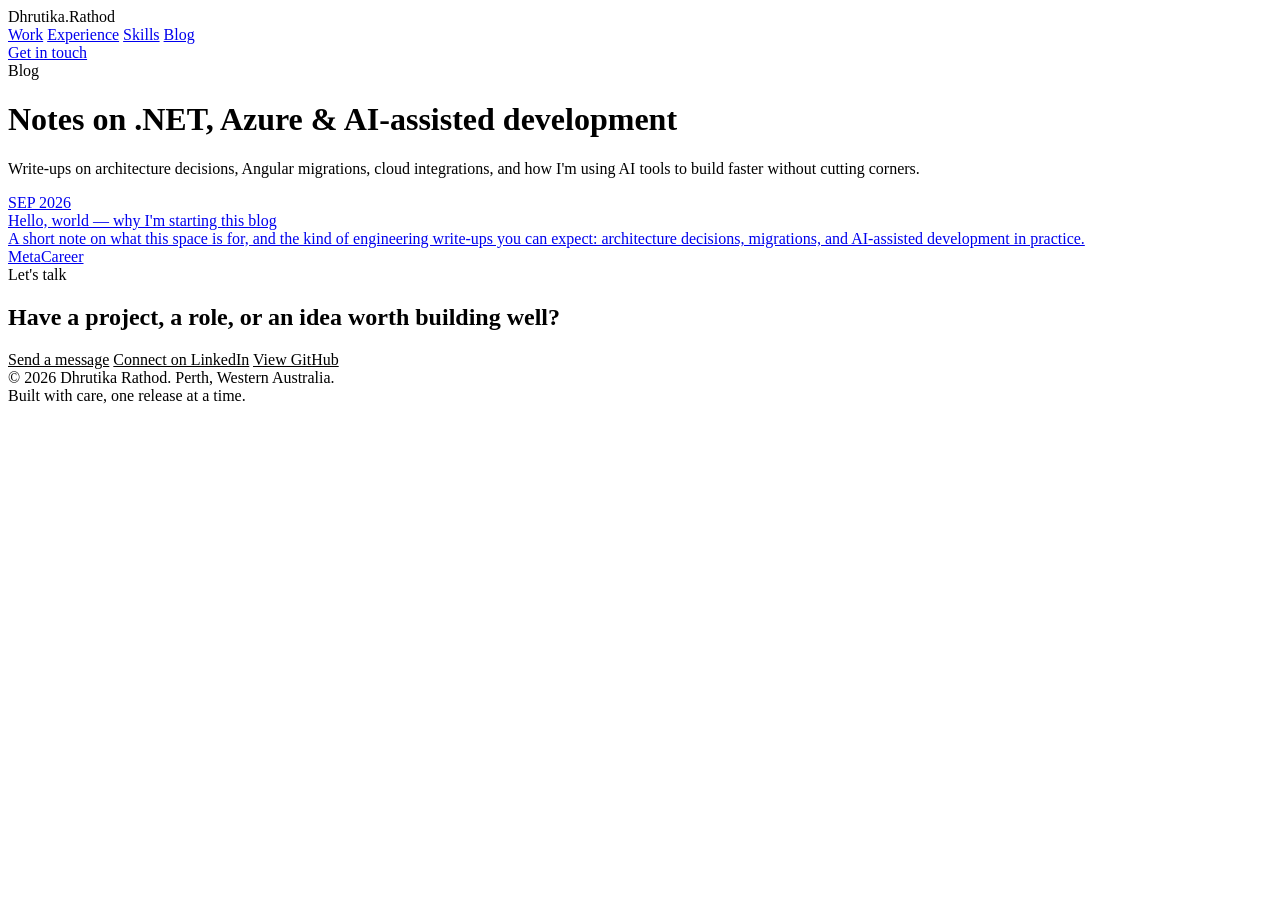
==== blog.html @ 390bcc94 "Added portfolio" ====
<!DOCTYPE html>
<html lang="en">
<head>
<meta charset="UTF-8">
<meta name="viewport" content="width=device-width, initial-scale=1.0">
<title>Blog — Dhrutika Rathod</title>
<meta name="description" content="Notes on .NET, Azure, Angular and AI-assisted development from Dhrutika Rathod.">
<link rel="preconnect" href="https://fonts.googleapis.com">
<link rel="preconnect" href="https://fonts.gstatic.com" crossorigin>
<link href="https://fonts.googleapis.com/css2?family=Fraunces:opsz,wght@9..144,400;9..144,500;9..144,600;9..144,680&family=IBM+Plex+Mono:wght@400;500&family=Inter:wght@400;500;600;700&display=swap" rel="stylesheet">
<link rel="stylesheet" href="assets/style.css">
</head>
<body>

<nav>
  <div class="wrap">
    <div class="brand"><a href="index.html" style="text-decoration:none; color:inherit;">Dhrutika<span>.</span>Rathod</a></div>
    <div class="navlinks">
      <a href="index.html#work">Work</a>
      <a href="index.html#experience">Experience</a>
      <a href="index.html#skills">Skills</a>
      <a href="blog.html">Blog</a>
    </div>
    <a class="nav-cta" href="contact.html">Get in touch</a>
  </div>
</nav>

<header class="blog-hero">
  <div class="wrap">
    <div class="hero-eyebrow"><span class="dot"></span>Blog</div>
    <h1>Notes on .NET, Azure &amp; AI-assisted development</h1>
    <p>Write-ups on architecture decisions, Angular migrations, cloud integrations, and how I'm using AI tools to build faster without cutting corners.</p>
  </div>
</header>

<section>
  <div class="wrap-narrow">
    <div class="post-list">

      <a class="post-card" href="blog/hello-world.html">
        <div class="post-date mono">SEP 2026</div>
        <div>
          <div class="post-title">Hello, world — why I'm starting this blog</div>
          <div class="post-excerpt">A short note on what this space is for, and the kind of engineering write-ups you can expect: architecture decisions, migrations, and AI-assisted development in practice.</div>
          <div class="post-tags">
            <span class="tag">Meta</span><span class="tag">Career</span>
          </div>
        </div>
      </a>

      <!--
        To add a new post:
        1. Copy blog/hello-world.html to blog/your-post-slug.html and edit its content.
        2. Copy the <a class="post-card"> block above, update the href, date, title, excerpt and tags.
        3. Paste it here, above the oldest post, so newest posts stay on top.
      -->

    </div>
  </div>
</section>

<footer id="contact">
  <div class="wrap">
    <div class="contact-cta">
      <div class="sec-eyebrow mono">Let's talk</div>
      <h2>Have a project, a role, or an idea worth building well?</h2>
      <div class="contact-links">
        <a class="btn btn-primary" style="background:var(--ink); color:var(--paper);" href="contact.html">Send a message</a>
        <a class="btn btn-ghost" style="border-color:var(--line); color:var(--ink);" href="https://www.linkedin.com/in/dhrutikarathod" target="_blank" rel="noopener">Connect on LinkedIn</a>
        <a class="btn btn-ghost" style="border-color:var(--line); color:var(--ink);" href="https://github.com/Dhrutika" target="_blank" rel="noopener">View GitHub</a>
      </div>
    </div>
    <div class="foot-bottom">
      <div>© <span id="year"></span> Dhrutika Rathod. Perth, Western Australia.</div>
      <div>Built with care, one release at a time.</div>
    </div>
  </div>
</footer>

<script>
  document.getElementById('year').textContent = new Date().getFullYear();
</script>

</body>
</html>
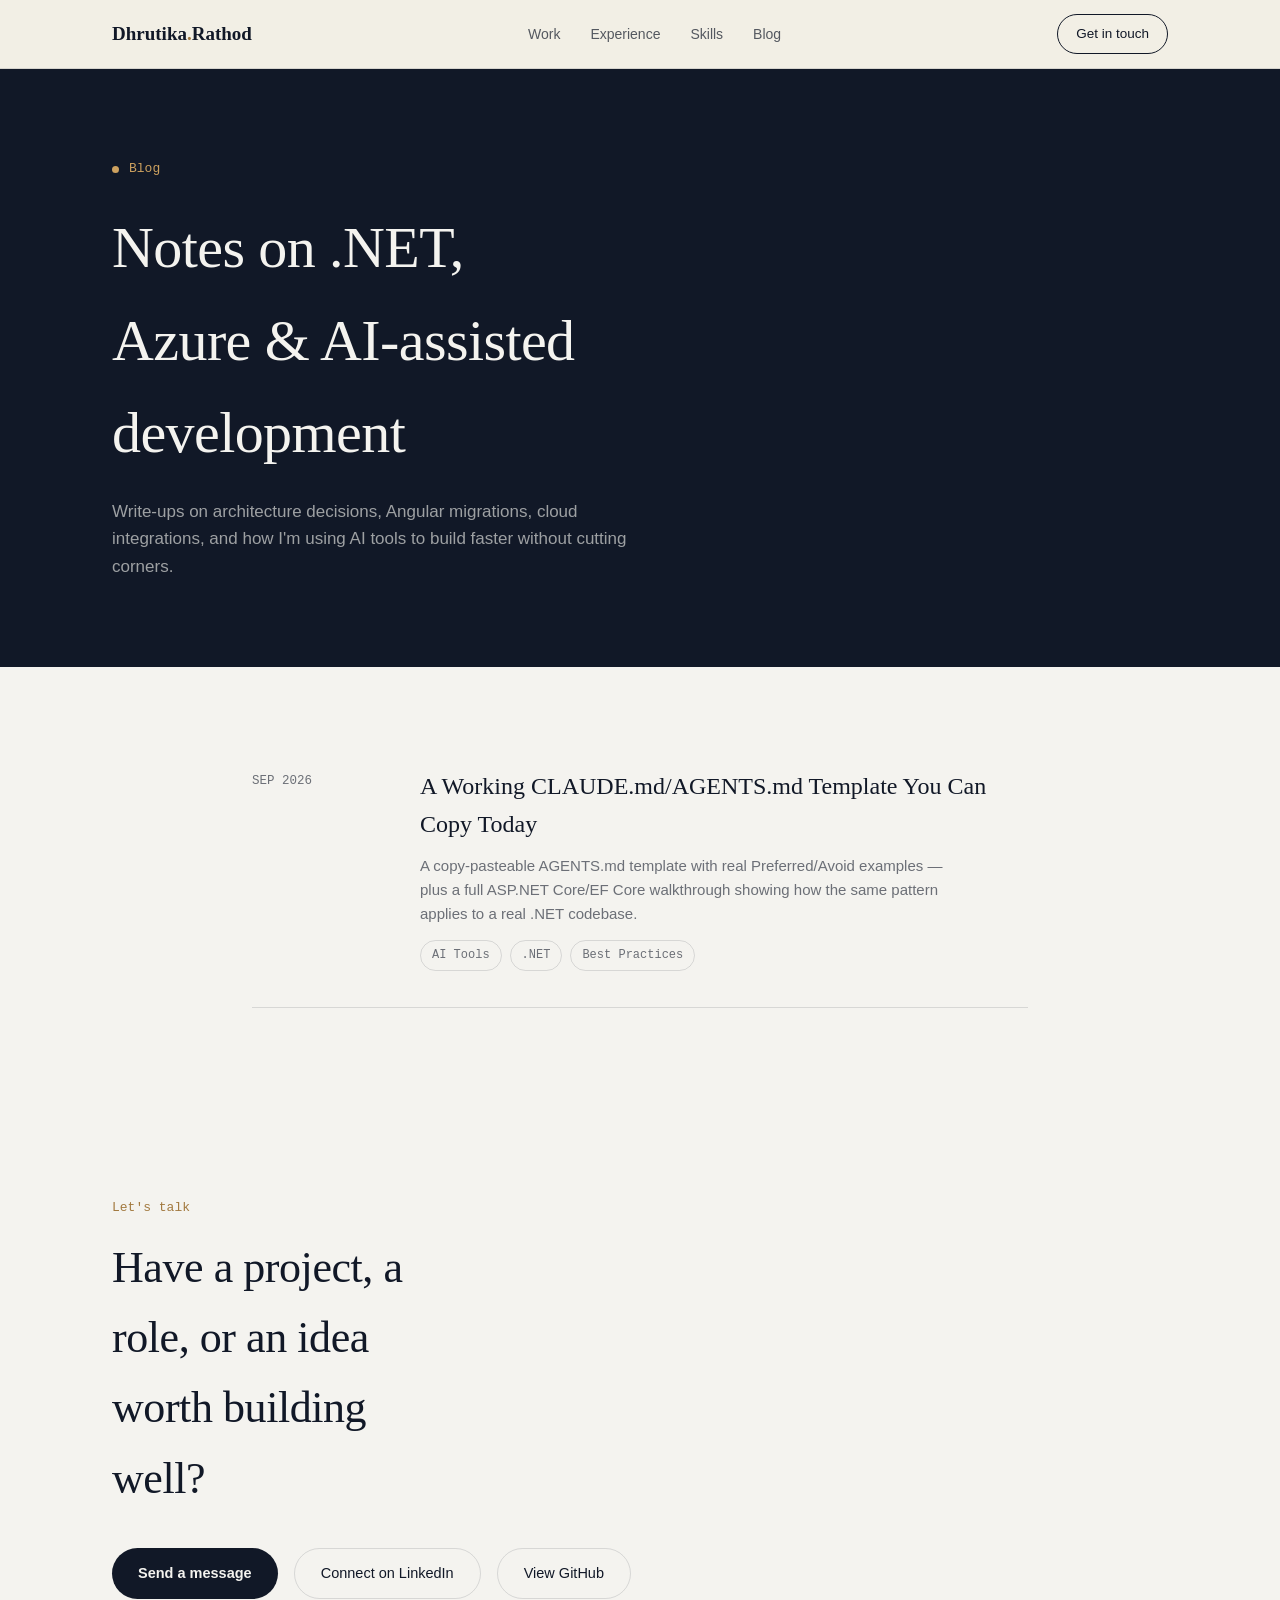
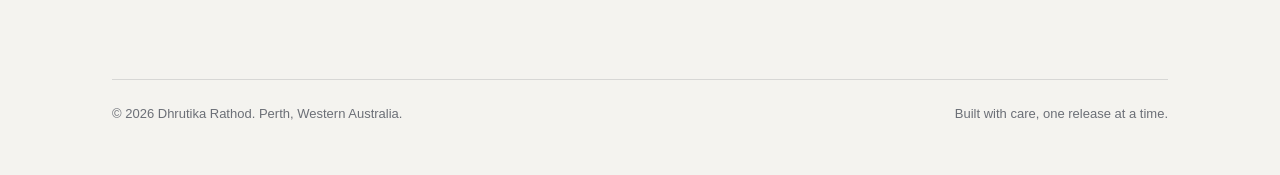
==== commit 610f1a87: "Update blog post link and content" ====
--- a/blog.html
+++ b/blog.html
@@ -37,13 +37,13 @@
   <div class="wrap-narrow">
     <div class="post-list">
 
-      <a class="post-card" href="blog/hello-world.html">
+      <a class="post-card" href="blog/agents-md-template.html">
         <div class="post-date mono">SEP 2026</div>
         <div>
-          <div class="post-title">Hello, world — why I'm starting this blog</div>
-          <div class="post-excerpt">A short note on what this space is for, and the kind of engineering write-ups you can expect: architecture decisions, migrations, and AI-assisted development in practice.</div>
+          <div class="post-title">A Working CLAUDE.md/AGENTS.md Template You Can Copy Today</div>
+          <div class="post-excerpt">A copy-pasteable AGENTS.md template with real Preferred/Avoid examples — plus a full ASP.NET Core/EF Core walkthrough showing how the same pattern applies to a real .NET codebase.</div>
           <div class="post-tags">
-            <span class="tag">Meta</span><span class="tag">Career</span>
+            <span class="tag">AI Tools</span><span class="tag">.NET</span><span class="tag">Best Practices</span>
           </div>
         </div>
       </a>
--- a/assets/style.css
+++ b/assets/style.css
@@ -0,0 +1,314 @@
+  :root{
+    --ink:#111827;
+    --ink-soft:#1a2338;
+    --paper:#f4f3ef;
+    --paper-alt:#e9e6dd;
+    --card:#fbfaf7;
+    --line: rgba(17,24,39,0.13);
+    --line-dark: rgba(244,243,239,0.16);
+    --teal:#a2793f;
+    --teal-bright:#cda15f;
+    --rust:#8c5a2b;
+    --gold:#cda15f;
+    --text-dim: rgba(17,24,39,0.6);
+    --text-dim-dark: rgba(244,243,239,0.62);
+  }
+  *{box-sizing:border-box;}
+  html{scroll-behavior:smooth;}
+  body{
+    margin:0;
+    background:var(--paper);
+    color:var(--ink);
+    font-family:'Inter', -apple-system, sans-serif;
+    font-size:16px;
+    line-height:1.6;
+  }
+  ::selection{ background:var(--teal); color:#fff; }
+  a{ color:inherit; }
+  img,svg{ display:block; max-width:100%; }
+
+  .wrap{ max-width:1120px; margin:0 auto; padding:0 32px; }
+  .wrap-narrow{ max-width:840px; margin:0 auto; padding:0 32px; }
+
+  h1,h2,h3{ font-family:'Fraunces', serif; font-weight:500; margin:0; letter-spacing:-0.01em; }
+  .mono{ font-family:'IBM Plex Mono', monospace; }
+
+  /* ---------- NAV ---------- */
+  nav{
+    position:sticky; top:0; z-index:50;
+    background:rgba(242,239,228,0.9);
+    backdrop-filter: blur(8px);
+    border-bottom:1px solid var(--line);
+  }
+  nav .wrap{ display:flex; align-items:center; justify-content:space-between; height:68px; }
+  .brand{ font-family:'Fraunces', serif; font-size:19px; font-weight:600; }
+  .brand span{ color:var(--teal); }
+  .navlinks{ display:flex; gap:30px; font-size:14px; }
+  .navlinks a{ text-decoration:none; color:var(--ink); opacity:0.7; transition:opacity .15s; }
+  .navlinks a:hover{ opacity:1; }
+  .nav-cta{
+    border:1px solid var(--ink); border-radius:999px;
+    padding:8px 18px; font-size:13.5px; text-decoration:none;
+    transition: background .15s, color .15s;
+  }
+  .nav-cta:hover{ background:var(--ink); color:var(--paper); }
+  a:focus-visible, button:focus-visible{ outline:2px solid var(--teal); outline-offset:3px; }
+
+  /* ---------- HERO ---------- */
+  header.hero{
+    position:relative;
+    background:var(--ink);
+    color:var(--paper);
+    padding:120px 0 100px;
+    overflow:hidden;
+  }
+  .hero-lines{ position:absolute; inset:0; opacity:0.5; pointer-events:none; }
+  .hero-inner{ position:relative; z-index:2; }
+  .hero-eyebrow{
+    font-family:'IBM Plex Mono', monospace;
+    font-size:13px;
+    color:var(--teal-bright);
+    margin-bottom:22px;
+    display:flex; align-items:center; gap:10px;
+  }
+  .hero-eyebrow .dot{ width:7px; height:7px; border-radius:50%; background:var(--gold); display:inline-block; }
+  .hero h1{
+    font-size:clamp(46px, 6.8vw, 84px);
+    line-height:1.02;
+    color:var(--paper);
+    max-width:15ch;
+  }
+  .hero h1 em{ font-style:italic; color:var(--teal-bright); }
+  .hero-role{
+    margin-top:26px;
+    font-size:20px;
+    color:var(--text-dim-dark);
+    max-width:52ch;
+  }
+  .hero-links{ margin-top:38px; display:flex; gap:14px; flex-wrap:wrap; }
+  .btn{
+    font-size:14.5px; text-decoration:none; padding:13px 26px; border-radius:999px;
+    display:inline-flex; align-items:center; gap:8px;
+    transition: transform .15s, background .15s;
+  }
+  .btn-primary{ background:var(--teal-bright); color:var(--ink); font-weight:600; }
+  .btn-primary:hover{ transform:translateY(-2px); }
+  .btn-ghost{ border:1px solid var(--line-dark); color:var(--paper); }
+  .btn-ghost:hover{ border-color:var(--teal-bright); }
+
+  .hero-stats{
+    margin-top:72px;
+    display:grid; grid-template-columns:repeat(4,1fr);
+    border-top:1px solid var(--line-dark);
+    padding-top:28px;
+  }
+  .hstat b{ font-family:'Fraunces', serif; font-size:30px; font-weight:500; display:block; color:var(--paper); }
+  .hstat span{ font-size:13px; color:var(--text-dim-dark); }
+
+  /* ---------- SECTION shared ---------- */
+  section{ padding:100px 0; }
+  .sec-head{ margin-bottom:52px; }
+  .sec-eyebrow{ font-family:'IBM Plex Mono', monospace; font-size:13px; color:var(--teal); margin-bottom:14px; }
+  .sec-head h2{ font-size:38px; max-width:18ch; }
+  .sec-sub{ margin-top:14px; font-size:16px; color:var(--text-dim); max-width:56ch; }
+
+  .band-alt{ background:var(--paper-alt); }
+
+  /* ---------- SUMMARY ---------- */
+  .summary-grid{ display:grid; grid-template-columns: 1fr 1.4fr; gap:60px; }
+  .summary-grid p{ font-size:18px; }
+  .summary-grid p + p{ margin-top:16px; }
+  .pull{
+    font-family:'Fraunces', serif; font-size:24px; line-height:1.3;
+    border-left:2px solid var(--teal); padding-left:24px;
+  }
+
+  /* ---------- FEATURED PROJECTS ---------- */
+  .proj-cards{ display:flex; flex-direction:column; gap:2px; }
+  .proj-card{
+    background:var(--card);
+    border:1px solid var(--line);
+    padding:44px;
+    display:grid; grid-template-columns: 90px 1fr 220px;
+    gap:36px;
+    transition: border-color .15s;
+  }
+  .proj-card:hover{ border-color:var(--teal); }
+  .proj-card + .proj-card{ margin-top:20px; }
+  .proj-index{ font-family:'IBM Plex Mono', monospace; font-size:14px; color:var(--teal); }
+  .proj-title{ font-size:24px; margin-bottom:6px; }
+  .proj-org{ font-size:14px; color:var(--text-dim); margin-bottom:16px; font-family:'IBM Plex Mono', monospace; }
+  .proj-desc{ font-size:15px; color:var(--ink); max-width:62ch; }
+  .proj-tags{ margin-top:18px; display:flex; flex-wrap:wrap; gap:8px; }
+  .tag{ font-size:12px; font-family:'IBM Plex Mono', monospace; padding:5px 11px; border:1px solid var(--line); border-radius:999px; color:var(--text-dim); }
+  .proj-metrics{ display:flex; flex-direction:column; gap:16px; justify-content:center; border-left:1px solid var(--line); padding-left:32px; }
+  .metric b{ display:block; font-family:'Fraunces', serif; font-size:26px; color:var(--teal); }
+  .metric span{ font-size:12.5px; color:var(--text-dim); }
+
+  @media (max-width:840px){
+    .proj-card{ grid-template-columns:1fr; }
+    .proj-metrics{ border-left:none; padding-left:0; border-top:1px solid var(--line); padding-top:20px; flex-direction:row; gap:32px; }
+  }
+
+  /* ---------- PROJECT TILES ---------- */
+  .tiles-grid{ display:grid; grid-template-columns:repeat(3,1fr); gap:1px; background:var(--line); border:1px solid var(--line); }
+  .tile{
+    background:var(--card);
+    padding:30px 28px;
+    display:flex; flex-direction:column; gap:18px;
+    min-height:168px;
+    transition: background .15s;
+  }
+  .tile:hover{ background:var(--paper); }
+  .tile-top{ display:flex; justify-content:space-between; align-items:flex-start; gap:12px; }
+  .tile-index{ font-family:'IBM Plex Mono', monospace; font-size:12px; color:var(--teal); }
+  .tile-date{ font-family:'IBM Plex Mono', monospace; font-size:11px; color:var(--text-dim); text-align:right; white-space:nowrap; }
+  .tile-name{ font-family:'Fraunces', serif; font-size:18px; line-height:1.25; margin-top:auto; }
+
+  @media (max-width:840px){ .tiles-grid{ grid-template-columns:1fr 1fr; } }
+  @media (max-width:560px){ .tiles-grid{ grid-template-columns:1fr; } }
+
+  /* ---------- NUMBERS ---------- */
+  .numbers-band{ background:var(--ink); color:var(--paper); }
+  .numbers-band .sec-eyebrow{ color:var(--teal-bright); }
+  .numbers-band .sec-head h2{ color:var(--paper); }
+  .numbers-band .sec-sub{ color:var(--text-dim-dark); }
+  .numbers-grid{ display:grid; grid-template-columns:repeat(4,1fr); gap:1px; background:var(--line-dark); border:1px solid var(--line-dark); }
+  .numbers-grid-3{ grid-template-columns:repeat(3,1fr); }
+  .num-cell{ background:var(--ink); padding:38px 30px; }
+  .num-cell b{ display:block; font-family:'Fraunces', serif; font-size:46px; font-weight:500; color:var(--teal-bright); line-height:1; }
+  .num-cell span{ display:block; margin-top:12px; font-size:14px; color:var(--text-dim-dark); max-width:22ch; }
+
+  @media (max-width:840px){ .numbers-grid-3{ grid-template-columns:1fr 1fr; } .numbers-grid{ grid-template-columns:1fr 1fr; } }
+  @media (max-width:560px){ .numbers-grid, .numbers-grid-3{ grid-template-columns:1fr; } }
+
+  /* ---------- TIMELINE (condensed) ---------- */
+  .timeline{ position:relative; padding-left:32px; border-left:1px solid var(--line); }
+  .tl-item{ position:relative; padding-bottom:44px; }
+  .tl-item:last-child{ padding-bottom:0; }
+  .tl-item::before{
+    content:''; position:absolute; left:-37px; top:6px;
+    width:11px; height:11px; border-radius:50%;
+    background:var(--paper); border:2px solid var(--teal);
+  }
+  .tl-date{ font-family:'IBM Plex Mono', monospace; font-size:12.5px; color:var(--text-dim); margin-bottom:6px; }
+  .tl-role{ font-size:21px; }
+  .tl-org{ color:var(--teal); font-size:14.5px; margin-top:2px; margin-bottom:10px; }
+  .tl-desc{ font-size:14.5px; color:var(--text-dim); max-width:66ch; }
+
+  /* ---------- SKILLS as cloud ---------- */
+  .skill-groups{ display:grid; grid-template-columns:repeat(3,1fr); gap:36px; }
+  .skill-group h3{ font-size:13px; font-family:'IBM Plex Mono', monospace; color:var(--teal); font-weight:400; margin-bottom:14px; }
+  .cloud{ display:flex; flex-wrap:wrap; gap:8px; }
+  .cloud span{ font-size:13.5px; padding:7px 13px; background:var(--card); border:1px solid var(--line); border-radius:8px; }
+
+  @media (max-width:840px){ .skill-groups{ grid-template-columns:1fr 1fr; } }
+  @media (max-width:560px){ .skill-groups{ grid-template-columns:1fr; } }
+
+  /* ---------- RECOGNITION strip ---------- */
+  .rec-grid{ display:grid; grid-template-columns:repeat(2,1fr); gap:1px; background:var(--line); border:1px solid var(--line); }
+  .rec-cell{ background:var(--card); padding:30px 34px; }
+  .rec-cell h4{ font-family:'Fraunces', serif; font-size:18px; font-weight:500; margin:0 0 10px; }
+  .rec-cell ul{ margin:0; padding-left:18px; font-size:14.5px; color:var(--text-dim); }
+  .rec-cell li{ margin-bottom:7px; }
+
+  /* ---------- CREDS ---------- */
+  .creds-grid{ display:grid; grid-template-columns:1fr 1fr; gap:60px; }
+  .creds-grid h3{ font-size:13px; font-family:'IBM Plex Mono', monospace; color:var(--teal); font-weight:400; margin-bottom:18px; }
+  .cred-item{ padding:16px 0; border-bottom:1px solid var(--line); }
+  .cred-item:last-child{ border-bottom:none; }
+  .cred-item .t1{ font-size:15.5px; font-weight:500; }
+  .cred-item .t2{ color:var(--text-dim); font-size:13px; margin-top:3px; }
+
+  /* ---------- NOTES / BLOG ---------- */
+  .blog-stub{
+    background:var(--ink); color:var(--paper);
+    padding:64px; border-radius:4px;
+    display:grid; grid-template-columns:1fr auto; gap:32px; align-items:center;
+  }
+  .blog-stub h3{ color:var(--paper); font-size:26px; max-width:20ch; }
+  .blog-stub p{ color:var(--text-dim-dark); font-size:14.5px; margin-top:14px; max-width:48ch; }
+  @media (max-width:700px){ .blog-stub{ grid-template-columns:1fr; padding:40px 28px; } }
+
+  /* ---------- FOOTER / CONTACT ---------- */
+  footer{ padding:90px 0 50px; }
+  .contact-cta h2{ font-size:44px; max-width:14ch; }
+  .contact-links{ margin-top:34px; display:flex; gap:16px; flex-wrap:wrap; }
+  .foot-bottom{
+    margin-top:80px; padding-top:24px; border-top:1px solid var(--line);
+    display:flex; justify-content:space-between; flex-wrap:wrap; gap:12px;
+    font-size:13px; color:var(--text-dim);
+  }
+
+  @media (max-width:760px){
+    .hero-stats{ grid-template-columns:1fr 1fr; gap:24px 0; }
+    .summary-grid{ grid-template-columns:1fr; gap:28px; }
+    .navlinks{ display:none; }
+    .rec-grid{ grid-template-columns:1fr; }
+    .creds-grid{ grid-template-columns:1fr; }
+  }
+
+/* ---------- BLOG LIST PAGE ---------- */
+.blog-hero{ background:var(--ink); color:var(--paper); padding:90px 0 70px; }
+.blog-hero h1{ font-size:clamp(38px,6vw,58px); color:var(--paper); max-width:16ch; }
+.blog-hero p{ margin-top:18px; font-size:17px; color:var(--text-dim-dark); max-width:56ch; }
+.post-list{ display:flex; flex-direction:column; }
+.post-card{
+  display:block; text-decoration:none; color:inherit;
+  padding:36px 0; border-bottom:1px solid var(--line);
+  display:grid; grid-template-columns:140px 1fr; gap:28px;
+}
+.post-card:first-child{ padding-top:0; }
+.post-date{ font-family:'IBM Plex Mono', monospace; font-size:12.5px; color:var(--text-dim); padding-top:4px; }
+.post-title{ font-family:'Fraunces', serif; font-size:24px; transition:color .15s; }
+.post-card:hover .post-title{ color:var(--teal); }
+.post-excerpt{ margin-top:10px; font-size:15px; color:var(--text-dim); max-width:64ch; }
+.post-tags{ margin-top:14px; display:flex; gap:8px; flex-wrap:wrap; }
+@media (max-width:600px){ .post-card{ grid-template-columns:1fr; gap:6px; } }
+
+/* ---------- SINGLE BLOG POST ---------- */
+.post-hero{ background:var(--ink); color:var(--paper); padding:80px 0 56px; }
+.post-hero .post-date{ color:var(--text-dim-dark); }
+.post-hero h1{ margin-top:14px; font-size:clamp(32px,5vw,48px); color:var(--paper); max-width:22ch; }
+.post-body{ padding:70px 0 40px; }
+.post-body p{ font-size:17px; margin:0 0 20px; }
+.post-body h2{ font-size:26px; margin:44px 0 16px; }
+.post-body h3{ font-size:20px; margin:32px 0 14px; }
+.post-body ul, .post-body ol{ font-size:17px; margin:0 0 20px; padding-left:24px; }
+.post-body li{ margin-bottom:8px; }
+.post-body blockquote{
+  border-left:2px solid var(--teal); margin:28px 0; padding-left:22px;
+  font-family:'Fraunces', serif; font-size:20px; color:var(--ink-soft); font-style:italic;
+}
+.post-body pre{
+  background:var(--ink); color:var(--paper); padding:20px 24px; border-radius:6px;
+  overflow-x:auto; font-family:'IBM Plex Mono', monospace; font-size:13.5px; margin:24px 0;
+}
+.post-body code{ font-family:'IBM Plex Mono', monospace; background:var(--paper-alt); padding:2px 6px; border-radius:4px; font-size:0.9em; }
+.post-body pre code{ background:none; padding:0; }
+.back-link{ font-family:'IBM Plex Mono', monospace; font-size:13px; color:var(--teal); text-decoration:none; }
+.back-link:hover{ text-decoration:underline; }
+
+/* ---------- CONTACT PAGE ---------- */
+.contact-hero{ background:var(--ink); color:var(--paper); padding:90px 0 70px; }
+.contact-hero h1{ font-size:clamp(36px,5.5vw,54px); color:var(--paper); max-width:16ch; }
+.contact-hero p{ margin-top:16px; font-size:17px; color:var(--text-dim-dark); max-width:52ch; }
+.contact-layout{ display:grid; grid-template-columns:1fr 1fr; gap:60px; }
+.form-group{ margin-bottom:20px; }
+.form-group label{ display:block; font-family:'IBM Plex Mono', monospace; font-size:12.5px; color:var(--text-dim); margin-bottom:8px; }
+.form-group input, .form-group textarea{
+  width:100%; padding:13px 16px; border:1px solid var(--line); border-radius:6px;
+  background:var(--card); font-family:'Inter', sans-serif; font-size:15px; color:var(--ink);
+}
+.form-group textarea{ min-height:140px; resize:vertical; }
+.form-group input:focus, .form-group textarea:focus{ outline:2px solid var(--teal); outline-offset:1px; border-color:var(--teal); }
+.submit-btn{
+  font-family:'Inter',sans-serif; font-weight:600; font-size:14.5px; padding:13px 30px;
+  border-radius:999px; border:none; background:var(--ink); color:var(--paper); cursor:pointer;
+  transition: transform .15s;
+}
+.submit-btn:hover{ transform:translateY(-2px); }
+.contact-side h3{ font-size:13px; font-family:'IBM Plex Mono', monospace; color:var(--teal); font-weight:400; margin-bottom:16px; }
+.contact-side .cred-item .t1{ font-size:16px; }
+.form-note{ font-size:13px; color:var(--text-dim); margin-top:14px; }
+@media (max-width:840px){ .contact-layout{ grid-template-columns:1fr; gap:36px; } }
